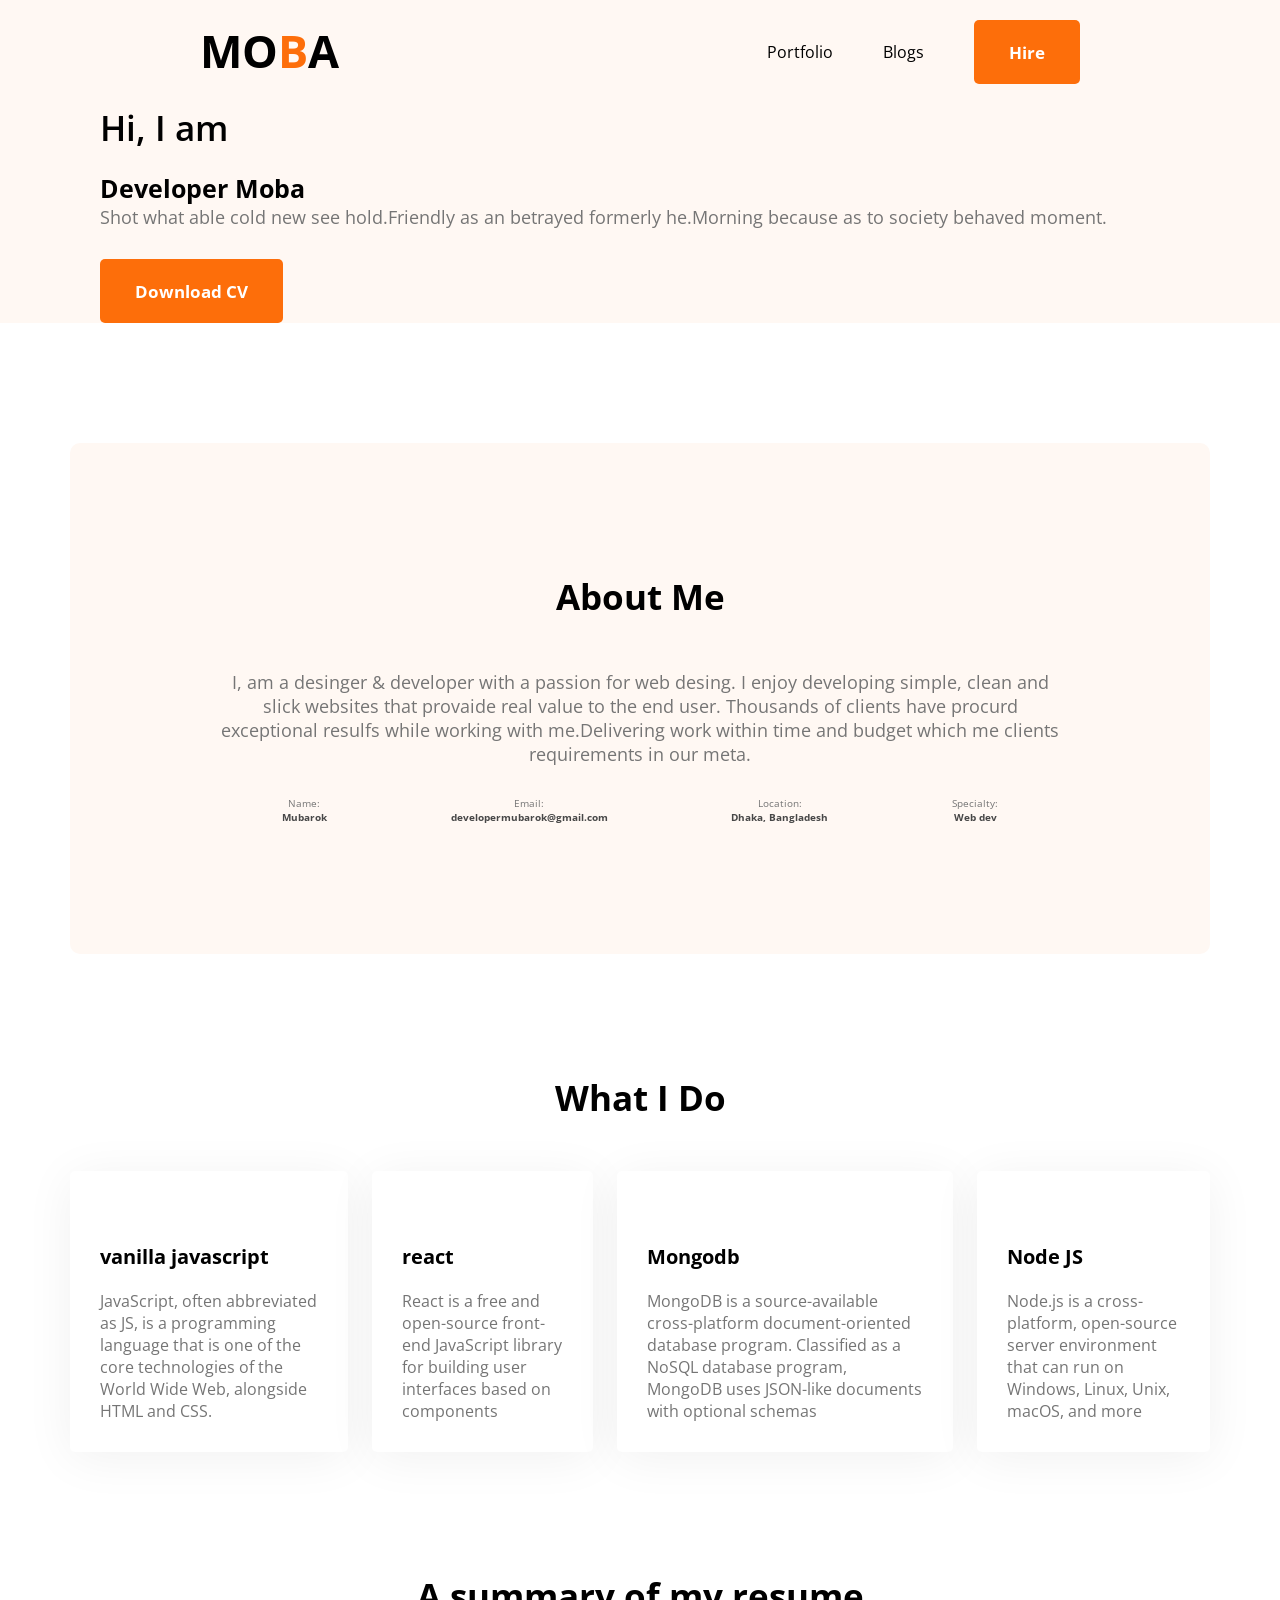
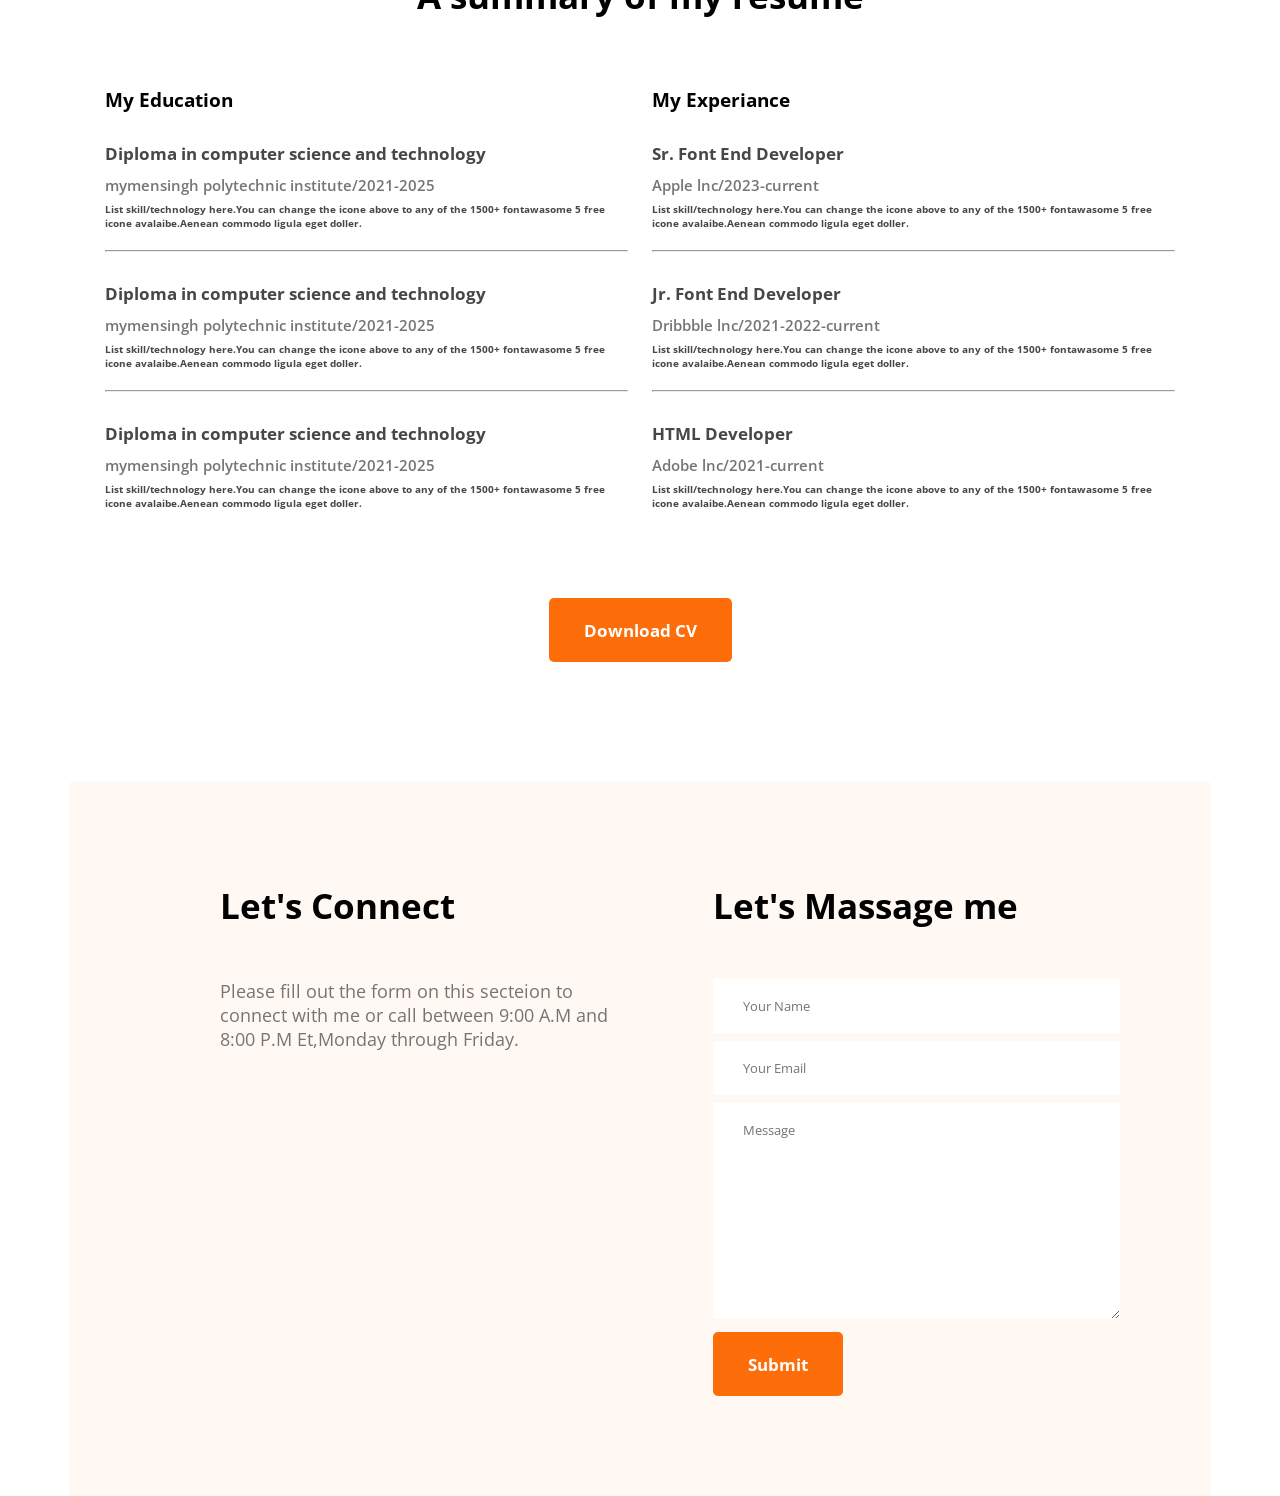
==== index.html @ 6e9f6f51 "my 1st portfolio done" ====
<!DOCTYPE html>
<html lang="en">
<head>
    <meta charset="UTF-8">
    <meta name="viewport" content="width=device-width, initial-scale=1.0">
    <title>Developer portfolio</title>
    <link rel="stylesheet" href="css/portfolio.css">
    <link rel="preconnect" href="https://fonts.googleapis.com">
<link rel="preconnect" href="https://fonts.gstatic.com" crossorigin>
<link href="https://fonts.googleapis.com/css2?family=Open+Sans&display=swap" rel="stylesheet">
</head>
<body>
    <header class="header">
        <nav>
            <h2 class="nav-title">MO<span class="text-primary">B</span>A</h2>
            <ul>
                <li>Portfolio</li>
                <li>Blogs</li>
                <li><button class="btn-primary">Hire </button></li>
            </ul>
        </nav>
        <!-- Header banner -->
        <div class="banner">
            <div>
                <h3 class="banner-sub-title">Hi, I am</h3>
                <h1 class="banner-title">Developer Moba</h1>
                <p class="banner-description">Shot what able cold new see hold.Friendly as an betrayed formerly he.Morning because as to society behaved moment.</p>
                <button class="btn-primary">Download CV</button>
            </div>
            <img src="Image/Moba.png" alt="">
        </div>
    </header>
    <main>
        <section class="about">
            <h3 class="section-title">About Me</h3>
            <p class="section-description">I, am a desinger & developer with a passion for web desing. I enjoy developing simple, clean and slick websites that provaide real value to the end user. Thousands of clients have procurd exceptional resulfs while working with me.Delivering work within time and budget which me clients requirements in our meta. </p>
            <div class="about-info-container">
                <div class="about-info">
                    <p class="info-title">Name:</p>
                    <p class="info-description">Mubarok</p>
                </div>
                <div class="about-info">
                    <p class="info-title">Email:</p>
                    <p class="info-description">developermubarok@gmail.com</p>
                </div>
                <div class="about-info">
                    <p class="info-title">Location:</p>
                    <p class="info-description">Dhaka, Bangladesh</p>
                </div>
                <div class="about-info">
                    <p class="info-title">Specialty:</p>
                    <p class="info-description">Web dev</p>
                </div>
            </div>
        </section>
        <!-- What i do section -->
        <section class="what-i-do">
            <h3 class="section-title">What I Do</h3>
            <!-- .skils.container>.skill*4>img+p.skill-title+p.skill-description>lorem15 -->
            <div class="skils-container">
                <div class="skill">
                    <img src="Icon/javascript-3.png" width="35px" alt="">
                    <p class="skill-title">vanilla javascript</p>
                    <p class="skill-description">JavaScript, often abbreviated as JS, is a programming language that is one of the core technologies of the World Wide Web, alongside HTML and CSS.</p>
                </div>
                <div class="skill">
                    <img src="Icon/1611079.png" width="35px" alt="">
                    <p class="skill-title">react</p>
                    <p class="skill-description">React is a free and open-source front-end JavaScript library for building user interfaces based on components</p>
                </div>
                <div class="skill">
                    <img src="Icon/MongoDB.png" width="35px" alt="">
                    <p class="skill-title">Mongodb</p>
                    <p class="skill-description">MongoDB is a source-available cross-platform document-oriented database program. Classified as a NoSQL database program, MongoDB uses JSON-like documents with optional schemas</p>
                </div>
                <div class="skill">
                    <img src="Icon/Node.js.png" width="35px" alt="">
                    <p class="skill-title">Node JS</p>
                    <p class="skill-description">Node.js is a cross-platform, open-source server environment that can run on Windows, Linux, Unix, macOS, and more</p>
                </div>
            </div>
        </section>
        <!-- resume section -->
        <section class="resume">
            <h3 class="section-title">A summary of my resume </h3>
            <div class="resume-content">
                <div>
                    <h3 class="resume-title">My Education</h3>
                    <div class="resume-item">
                        <h4 class="title">Diploma in computer science and technology </h4>
                        <h5 class="sub-title">mymensingh polytechnic institute/2021-2025</h5>
                        <p class="info-description">List skill/technology here.You can change the icone above
                            to any of the 1500+ fontawasome 5 free icone avalaibe.Aenean commodo ligula eget doller.</p>
                        </div>
                        <hr>
                    <div class="resume-item">
                        <h4 class="title">Diploma in computer science and technology </h4>
                        <h5 class="sub-title">mymensingh polytechnic institute/2021-2025</h5>
                        <p class="info-description">List skill/technology here.You can change the icone above
                            to any of the 1500+ fontawasome 5 free icone avalaibe.Aenean commodo ligula eget doller.</p>
                        </div>
                        <hr>
                    <div class="resume-item">
                        <h4 class="title">Diploma in computer science and technology </h4>
                        <h5 class="sub-title">mymensingh polytechnic institute/2021-2025</h5>
                        <p class="info-description">List skill/technology here.You can change the icone above
                            to any of the 1500+ fontawasome 5 free icone avalaibe.Aenean commodo ligula eget doller.</p>
                        </div>

                </div>
                <div>
                    <h3 class="resume-title">My Experiance</h3>
                    <div class="resume-item">
                        <h4 class="title">Sr. Font End Developer </h4>
                        <h5 class="sub-title">Apple lnc/2023-current</h5>
                        <p class="info-description">List skill/technology here.You can change the icone above
                            to any of the 1500+ fontawasome 5 free icone avalaibe.Aenean commodo ligula eget doller.</p>
                        </div>
                        <hr>
                        <div class="resume-item">
                            <h4 class="title">Jr. Font End Developer </h4>
                            <h5 class="sub-title">Dribbble lnc/2021-2022-current</h5>
                            <p class="info-description">List skill/technology here.You can change the icone above
                                to any of the 1500+ fontawasome 5 free icone avalaibe.Aenean commodo ligula eget doller.</p>
                            </div>
                            <hr>
                            <div class="resume-item">
                                <h4 class="title">HTML Developer </h4>
                                <h5 class="sub-title">Adobe lnc/2021-current</h5>
                                <p class="info-description">List skill/technology here.You can change the icone above
                                    to any of the 1500+ fontawasome 5 free icone avalaibe.Aenean commodo ligula eget doller.</p>
                                </div>
                        </div>
                        
                </div>
            </div>
            <div class="resume-button">
                <button class="btn-primary">Download CV</button>
            </div>
        </section>
        <!-- Contact Section -->
        <section class="contact">
            <div>
                <h3 class="section-title">Let's Connect</h3>
                <p class="section-description ">Please fill out the form on this secteion to connect with me or call between 9:00 A.M and 8:00 P.M Et,Monday through Friday.</p>
                <a href="https://www.facebook.com/mubarok.hossain.90226628">
                    <img src="Icon/Facebook-png.png" width="25px" alt="">
                </a>
                <a href="">
                    <img src="Icon/images.png" width="25px" alt="">
                </a>
                <a href="https://www.instagram.com/_moba_23/">
                    <img src="Icon/instagram-icon-logo-free-png.webp" width="25px" alt="">
                </a>
            </div>
            <div>
                <h3 class="section-title">Let's Massage me</h3>
                <form action="">
                    <input type="text" name="" id="" placeholder="Your Name ">
                    <input type="email" name="" id="" placeholder="Your Email">
                    <textarea name="" id="" cols="30" rows="10" placeholder="Message"></textarea>
                    <input class="btn-primary" type="submit" value="Submit">
                </form>
            </div>
        </section>
    </main>
</body>
</html>
---- css/portfolio.css ----
*{
    margin: 0px;
    font-family: 'Open Sans', sans-serif;
}
.text-primary{
    color: #fd6e0a;
}
.btn-primary{
    color: #ffffff;
    font-weight: 700;
    border: 0px;
    padding: 18px 35px;
    font-size: 17px;
    height: 64px;
    border-radius: 5px;
    background: #fd6e0a;
}
.header{
    background: #fff8f3;
    background-image: url(''), url();
    background-repeat: no-repeat;
    background-position: bottom right,left;
    }
/* Header and navigation styles */
nav{
    display: flex;
    justify-content: space-between;
    padding: 20px 200px ;
}
.nav-title{
    font-style: 800;
    font-size: 45px;
}
nav ul{
    display: flex;
    align-items: center;
}
nav li{
    list-style: none;
    margin-left: 50px;
}
/* Banner styles */
.banner{
    display: flex;
    align-items: center;
    margin: 0px 100px;
}
.banner-title{
    font-weight: 700;
    font-size: 25px;

}
.banner-sub-title{
    font-weight: 600;
    font-size: 35px;
    margin-bottom: 20px;
}
.banner-description{
    color: #757575;
    font-size: 18px;
    margin-bottom: 30px;
}
/* Main section */
main{
    max-width: 1140px;
    margin: 0 auto;
}
section{
    margin-top: 120px;
    
}
/* About section styles */
.about{
    
    background: #fff8f3;
    border-radius: 10px;
    padding: 130px 150px;
    text-align: center;

}
.section-title{
    text-align: center;
    font-weight: 700px;
    font-size: 35px;
    margin-bottom: 50px;
}
.section-description{
    color: #757575;
    font-size: 18px;
    margin-bottom: 30px;

}
.about-info-container{
    display: flex;
    justify-content: space-around;
}
.about .info-title{
    font-size: 10px;
    color: #757575;
}
.info-description{
    font-weight: 700;
    font-size: 10px;
    color: #474747;
}
/* What i do styles */

.skils-container{
    display: flex;
    gap: 24px;
}
.skill{
    background: #ffffff;
    box-shadow: 0px 6px 50px rgba(0, 0, 0, 0.06);
    border-radius: 5px;
    padding: 30px;

}
.skill-title{
    font-weight: 700;
    font-size: 20px;
    margin-top: 20px;
    margin-bottom: 20px;
}
.skill-description{
    color: #757575;
}
/* Resume styles */
 .resume-content{
    display: flex;
    gap: 24px;
    border: 0px;
    padding: 18px 35px;
 }
 .resume-item{
    margin-top: 30px;
    margin-bottom: 20px;
    
 }
 .resume .title{
      font-weight: 700;
      font-size: 17px;
      color: #474747;
      margin-bottom: 10px;
 }
 .resume .sub-title{
      color: #757575;
      font-weight: 600;
      font-size: 15px;
      margin-bottom: 7px;
 }
 .resume .description{
      color: #757575;   
 } 
 .resume-button{
    margin-top: 50px;
    text-align: center;
 }
/* Contact styles*/
.contact{
    display: flex;
    gap: 100px ;
    background: #fff8f3;
    padding: 100px 150px;
}
.contact .section-title{
    text-align: left;
}
.contact input[type="text"], input[type="Email"], textarea{
    margin-bottom: 8px;
    border: 0px;
    width: 100%;
    padding: 18px 30px;
}
.contact a{
    text-decoration: none;
}
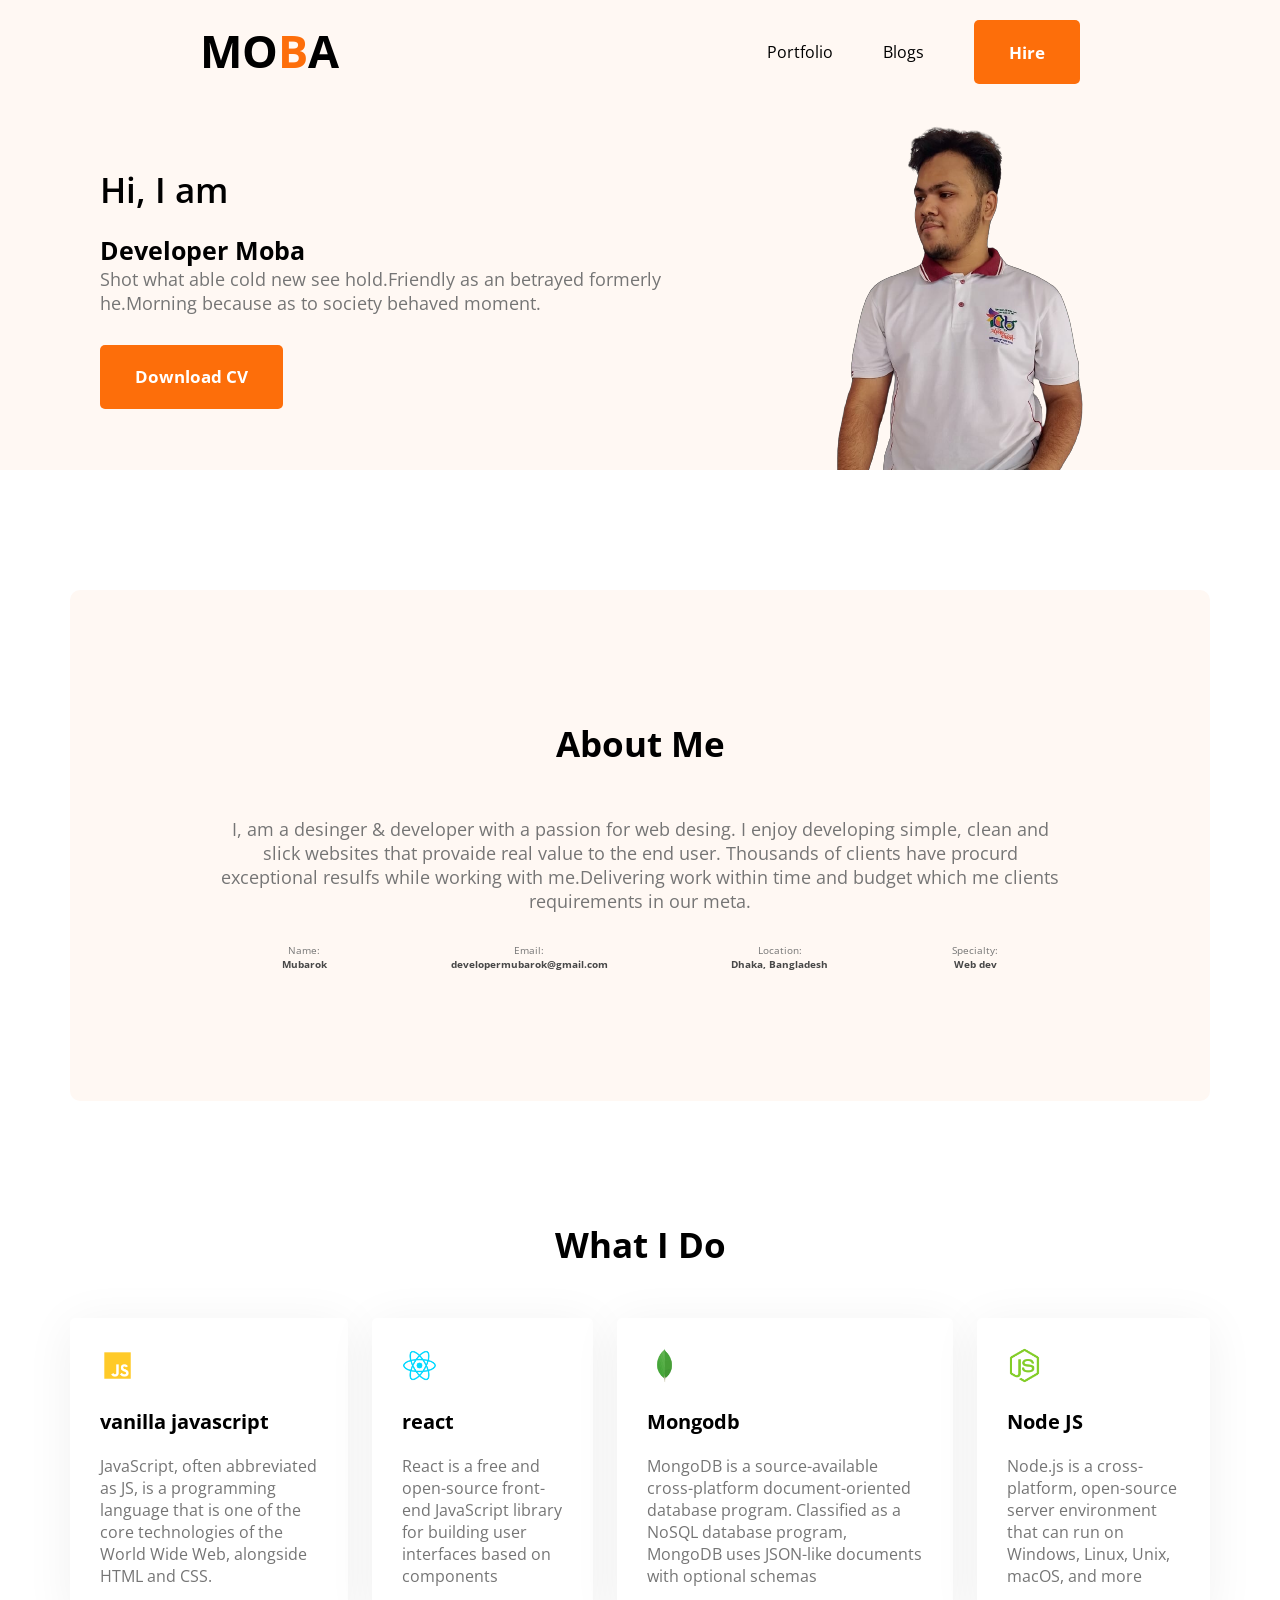
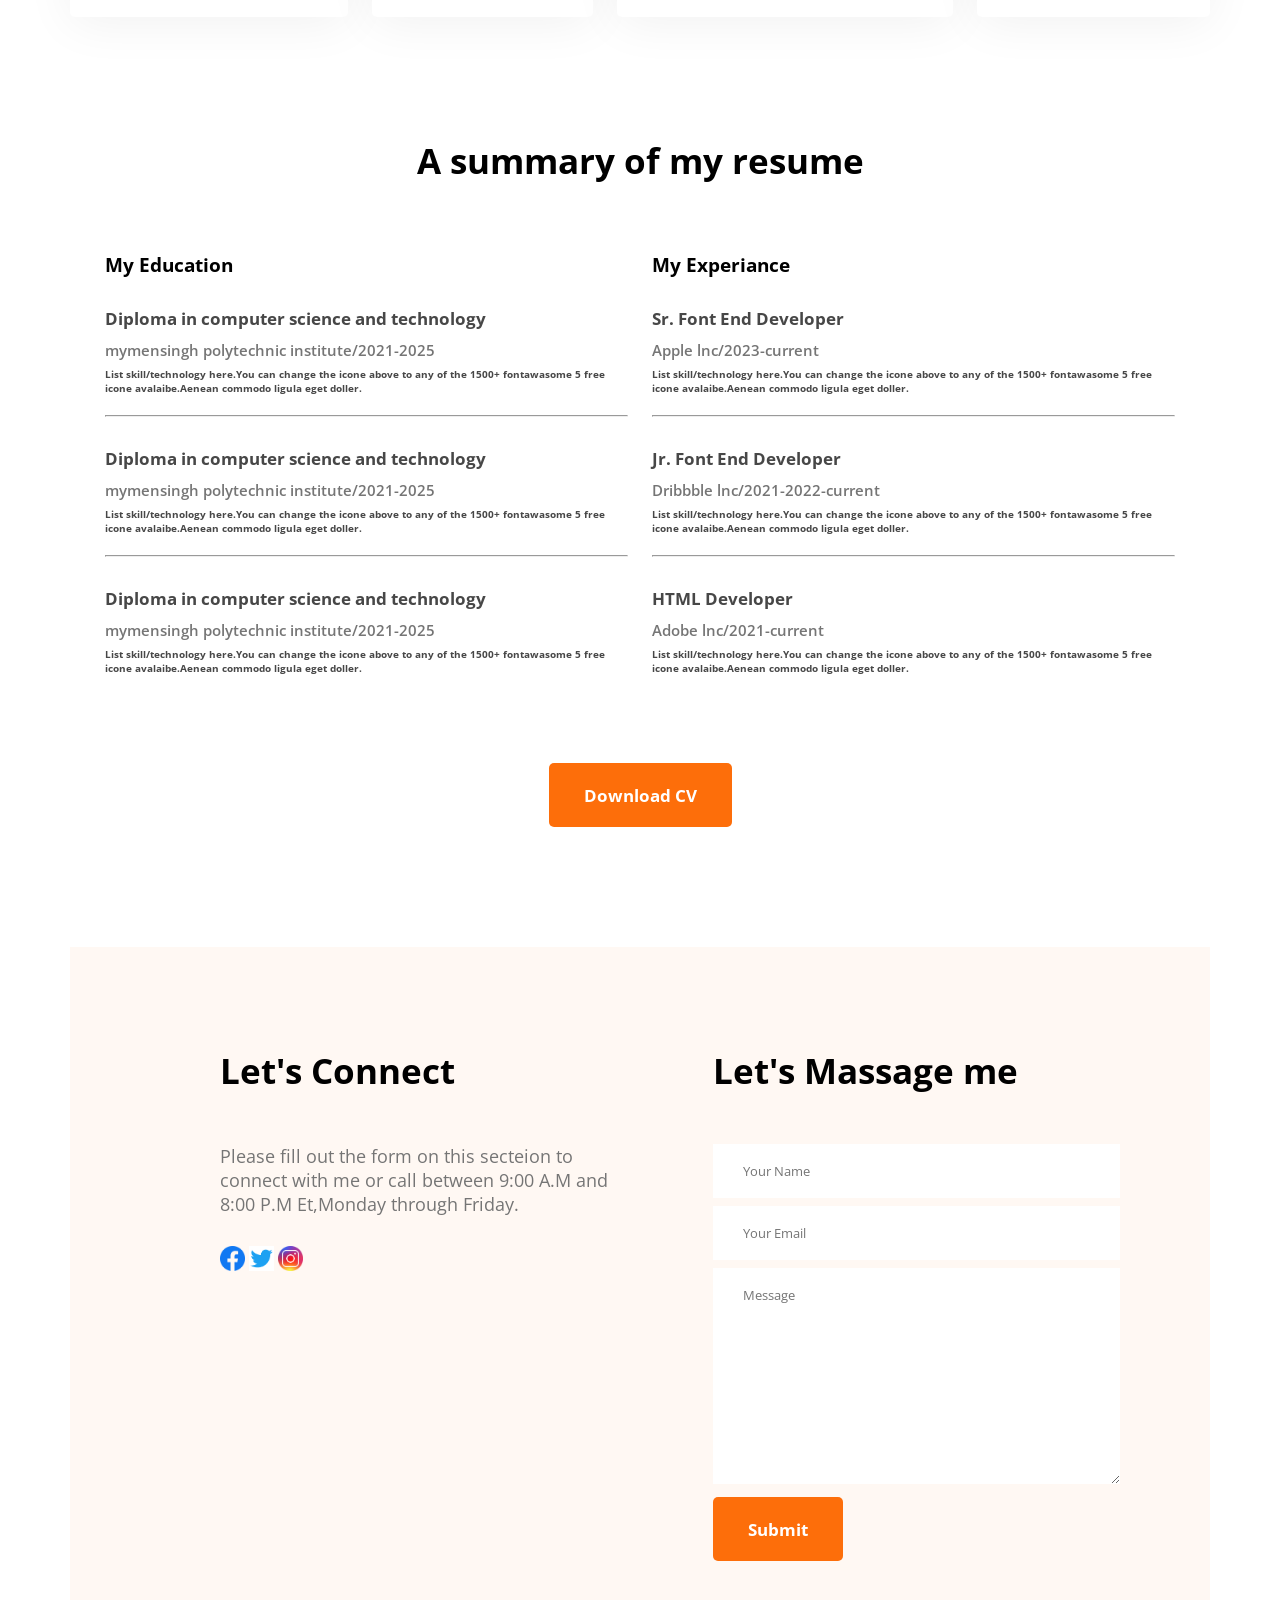
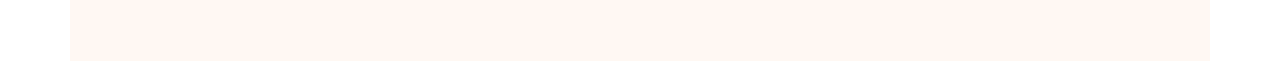
==== commit 6d4382f5: "update github image url issue solve" ====
--- a/index.html
+++ b/index.html
@@ -27,7 +27,7 @@
                 <p class="banner-description">Shot what able cold new see hold.Friendly as an betrayed formerly he.Morning because as to society behaved moment.</p>
                 <button class="btn-primary">Download CV</button>
             </div>
-            <img src="Image/Moba.png" alt="">
+            <img src="./image/Moba.png" alt="">
         </div>
     </header>
     <main>
@@ -59,22 +59,22 @@
             <!-- .skils.container>.skill*4>img+p.skill-title+p.skill-description>lorem15 -->
             <div class="skils-container">
                 <div class="skill">
-                    <img src="Icon/javascript-3.png" width="35px" alt="">
+                    <img src="./icon/javascript-3.png" width="35px" alt="">
                     <p class="skill-title">vanilla javascript</p>
                     <p class="skill-description">JavaScript, often abbreviated as JS, is a programming language that is one of the core technologies of the World Wide Web, alongside HTML and CSS.</p>
                 </div>
                 <div class="skill">
-                    <img src="Icon/1611079.png" width="35px" alt="">
+                    <img src="./icon/1611079.png" width="35px" alt="">
                     <p class="skill-title">react</p>
                     <p class="skill-description">React is a free and open-source front-end JavaScript library for building user interfaces based on components</p>
                 </div>
                 <div class="skill">
-                    <img src="Icon/MongoDB.png" width="35px" alt="">
+                    <img src="./icon/MongoDB.png" width="35px" alt="">
                     <p class="skill-title">Mongodb</p>
                     <p class="skill-description">MongoDB is a source-available cross-platform document-oriented database program. Classified as a NoSQL database program, MongoDB uses JSON-like documents with optional schemas</p>
                 </div>
                 <div class="skill">
-                    <img src="Icon/Node.js.png" width="35px" alt="">
+                    <img src="./icon/Node.js.png" width="35px" alt="">
                     <p class="skill-title">Node JS</p>
                     <p class="skill-description">Node.js is a cross-platform, open-source server environment that can run on Windows, Linux, Unix, macOS, and more</p>
                 </div>
@@ -144,13 +144,13 @@
                 <h3 class="section-title">Let's Connect</h3>
                 <p class="section-description ">Please fill out the form on this secteion to connect with me or call between 9:00 A.M and 8:00 P.M Et,Monday through Friday.</p>
                 <a href="https://www.facebook.com/mubarok.hossain.90226628">
-                    <img src="Icon/Facebook-png.png" width="25px" alt="">
+                    <img src="./icon/Facebook-png.png" width="25px" alt="">
                 </a>
                 <a href="">
-                    <img src="Icon/images.png" width="25px" alt="">
+                    <img src="./icon/images.png" width="25px" alt="">
                 </a>
                 <a href="https://www.instagram.com/_moba_23/">
-                    <img src="Icon/instagram-icon-logo-free-png.webp" width="25px" alt="">
+                    <img src="./icon/instagram-icon-logo-free-png.webp" width="25px" alt="">
                 </a>
             </div>
             <div>
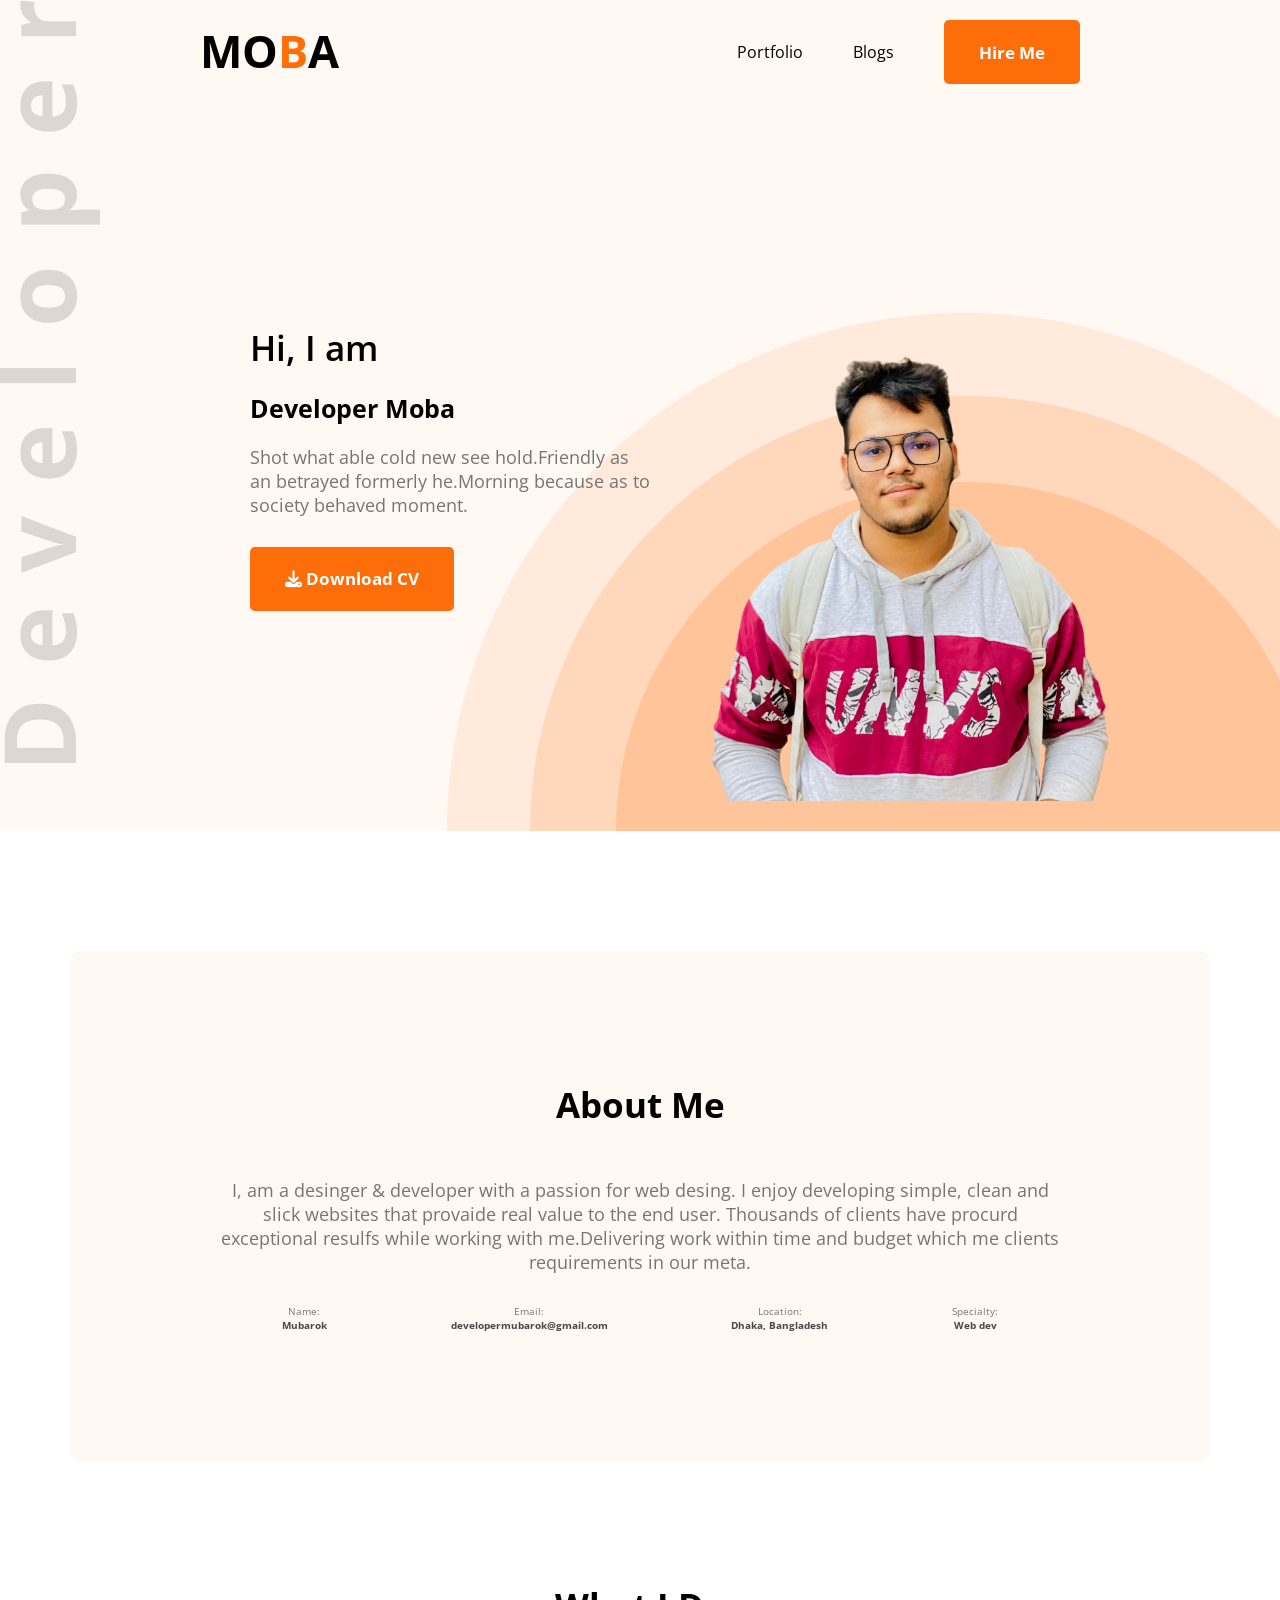
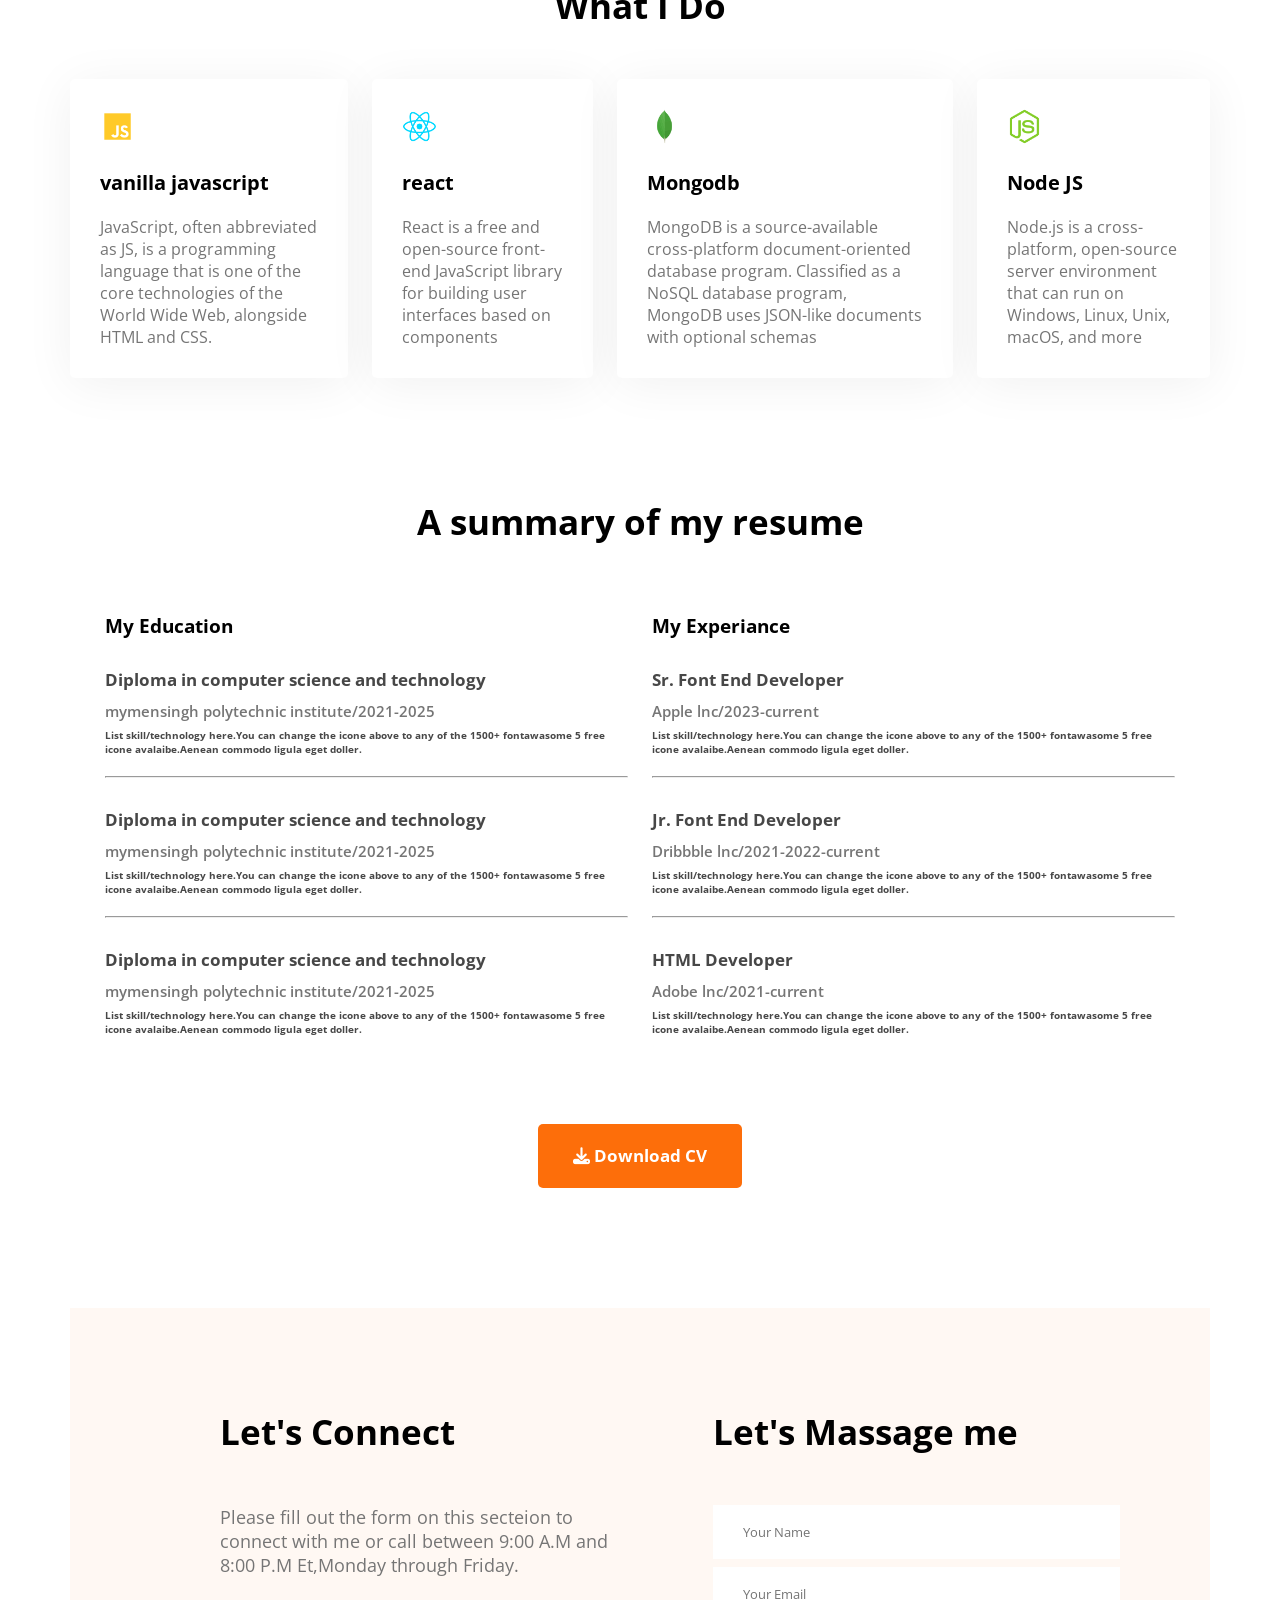
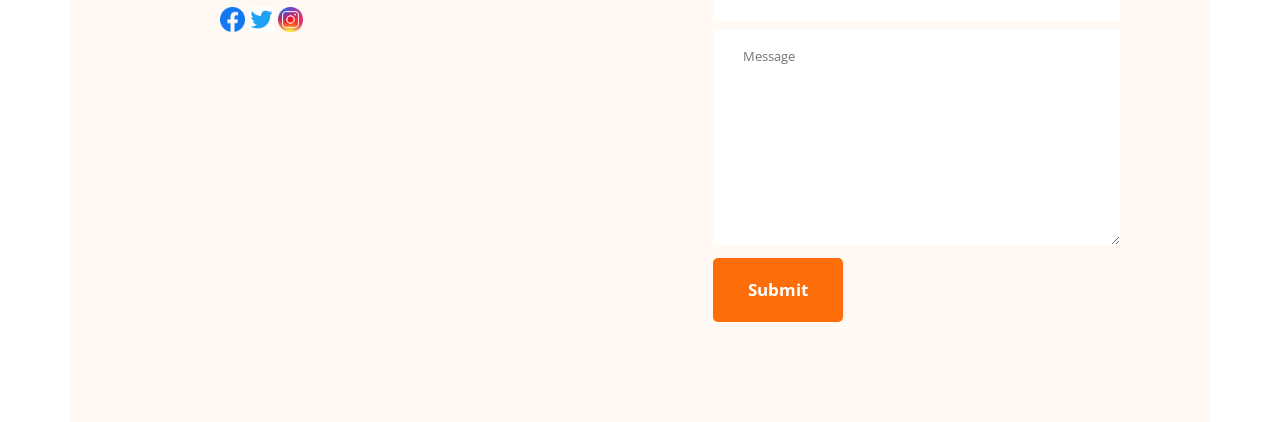
==== commit 125330cf: "added font awesome" ====
--- a/index.html
+++ b/index.html
@@ -8,6 +8,7 @@
     <link rel="preconnect" href="https://fonts.googleapis.com">
 <link rel="preconnect" href="https://fonts.gstatic.com" crossorigin>
 <link href="https://fonts.googleapis.com/css2?family=Open+Sans&display=swap" rel="stylesheet">
+<link rel="stylesheet" href="https://cdnjs.cloudflare.com/ajax/libs/font-awesome/6.5.1/css/all.min.css" integrity="sha512-DTOQO9RWCH3ppGqcWaEA1BIZOC6xxalwEsw9c2QQeAIftl+Vegovlnee1c9QX4TctnWMn13TZye+giMm8e2LwA==" crossorigin="anonymous" referrerpolicy="no-referrer" />
 </head>
 <body>
     <header class="header">
@@ -16,18 +17,18 @@
             <ul>
                 <li>Portfolio</li>
                 <li>Blogs</li>
-                <li><button class="btn-primary">Hire </button></li>
+                <li><button class="btn-primary">Hire Me</button></li>
             </ul>
         </nav>
         <!-- Header banner -->
         <div class="banner">
-            <div>
+            <div class="banner-content">
                 <h3 class="banner-sub-title">Hi, I am</h3>
                 <h1 class="banner-title">Developer Moba</h1>
                 <p class="banner-description">Shot what able cold new see hold.Friendly as an betrayed formerly he.Morning because as to society behaved moment.</p>
-                <button class="btn-primary">Download CV</button>
+                <button class="btn-primary"><i class="fa-solid fa-download"></i> Download CV</button>
             </div>
-            <img src="./image/Moba.png" alt="">
+            <img class="profile-pic" src="./image/png-removebg.png" alt="">
         </div>
     </header>
     <main>
@@ -135,7 +136,7 @@
                 </div>
             </div>
             <div class="resume-button">
-                <button class="btn-primary">Download CV</button>
+                <button class="btn-primary"><i class="fa-solid fa-download"></i> Download CV</button>
             </div>
         </section>
         <!-- Contact Section -->
--- a/css/portfolio.css
+++ b/css/portfolio.css
@@ -17,9 +17,9 @@
 }
 .header{
     background: #fff8f3;
-    background-image: url(''), url();
+    background-image: url('../image/header_bg.png'), url('../image/developer.png');
     background-repeat: no-repeat;
-    background-position: bottom right,left;
+    background-position: bottom right, top left;
     }
 /* Header and navigation styles */
 nav{
@@ -41,13 +41,23 @@
 }
 /* Banner styles */
 .banner{
+    padding: 30px 30px 30px 150px;
     display: flex;
     align-items: center;
-    margin: 0px 100px;
+    margin: 0px 100px; 
+    justify-content: space-between;
+}
+.banner-content{
+    max-width: 500px;
+}
+.banner .profile-pic{
+    width: 500px;
 }
 .banner-title{
     font-weight: 700;
     font-size: 25px;
+    margin-top: 5px;
+    margin-bottom: 20px;
 
 }
 .banner-sub-title{
